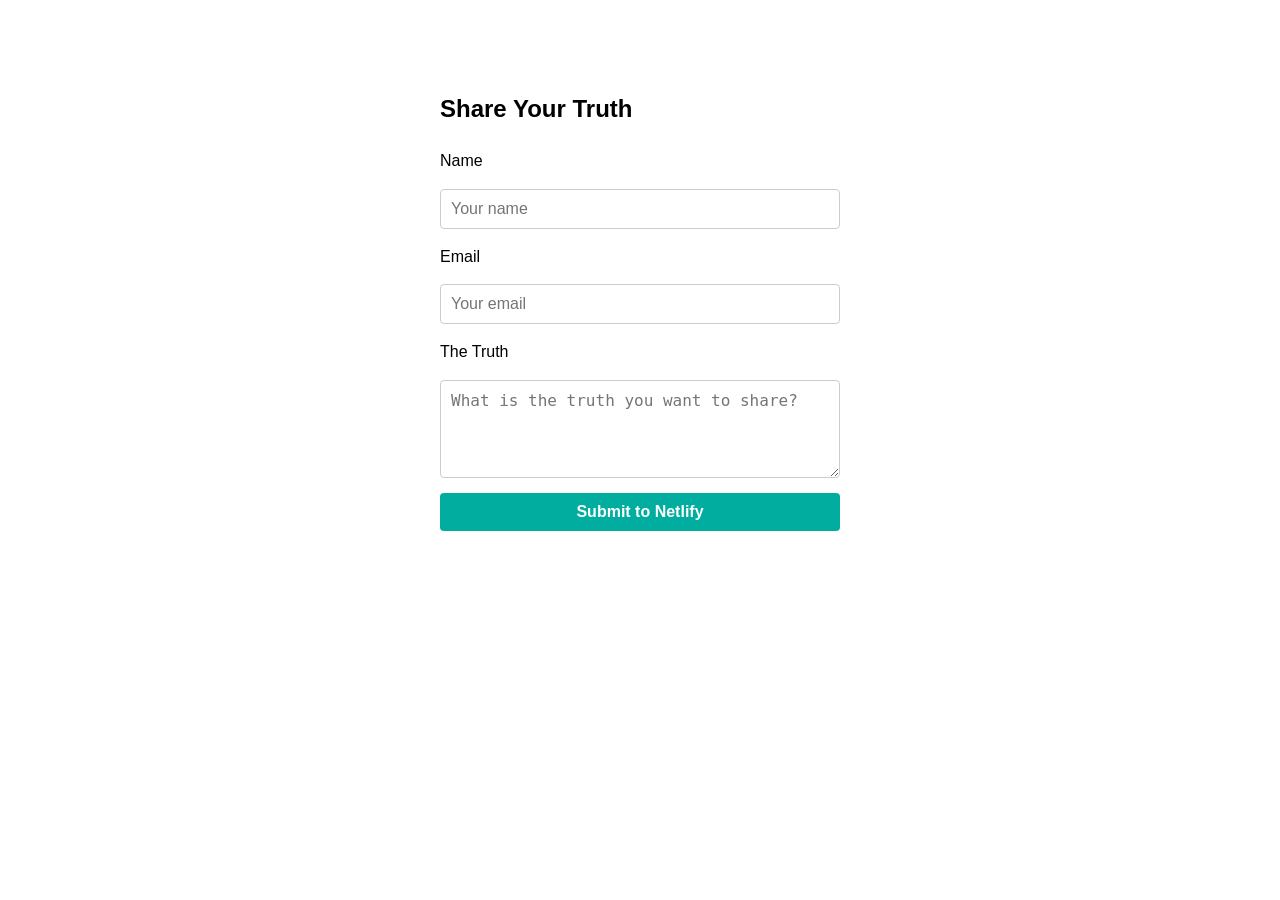
==== index.html @ 9adb4727 "Initial commit with index.html" ====
<!DOCTYPE html>
<html lang="en">
<head>
  <meta charset="UTF-8">
  <meta name="viewport" content="width=device-width, initial-scale=1.0">
  <title>Simple Netlify Form</title>
  <style>
    body { font-family: sans-serif; max-width: 400px; margin: 50px auto; padding: 20px; line-height: 1.6; }
    form { display: flex; flex-direction: column; gap: 15px; }
    input, textarea, button { padding: 10px; font-size: 1rem; border: 1px solid #ccc; border-radius: 4px; }
    button { background: #00ad9f; color: white; border: none; cursor: pointer; font-weight: bold; }
    button:hover { background: #008c81; }
  </style>
</head>
<body>

  <h2>Share Your Truth</h2>
  
  <form name="truth-form" method="POST" data-netlify="true">
    <label for="name">Name</label>
    <input type="text" id="name" name="name" required placeholder="Your name">

    <label for="email">Email</label>
    <input type="email" id="email" name="email" required placeholder="Your email">

    <label for="truth">The Truth</label>
    <textarea id="truth" name="truth" rows="4" required placeholder="What is the truth you want to share?"></textarea>

    <button type="submit">Submit to Netlify</button>
  </form>

</body>
</html>
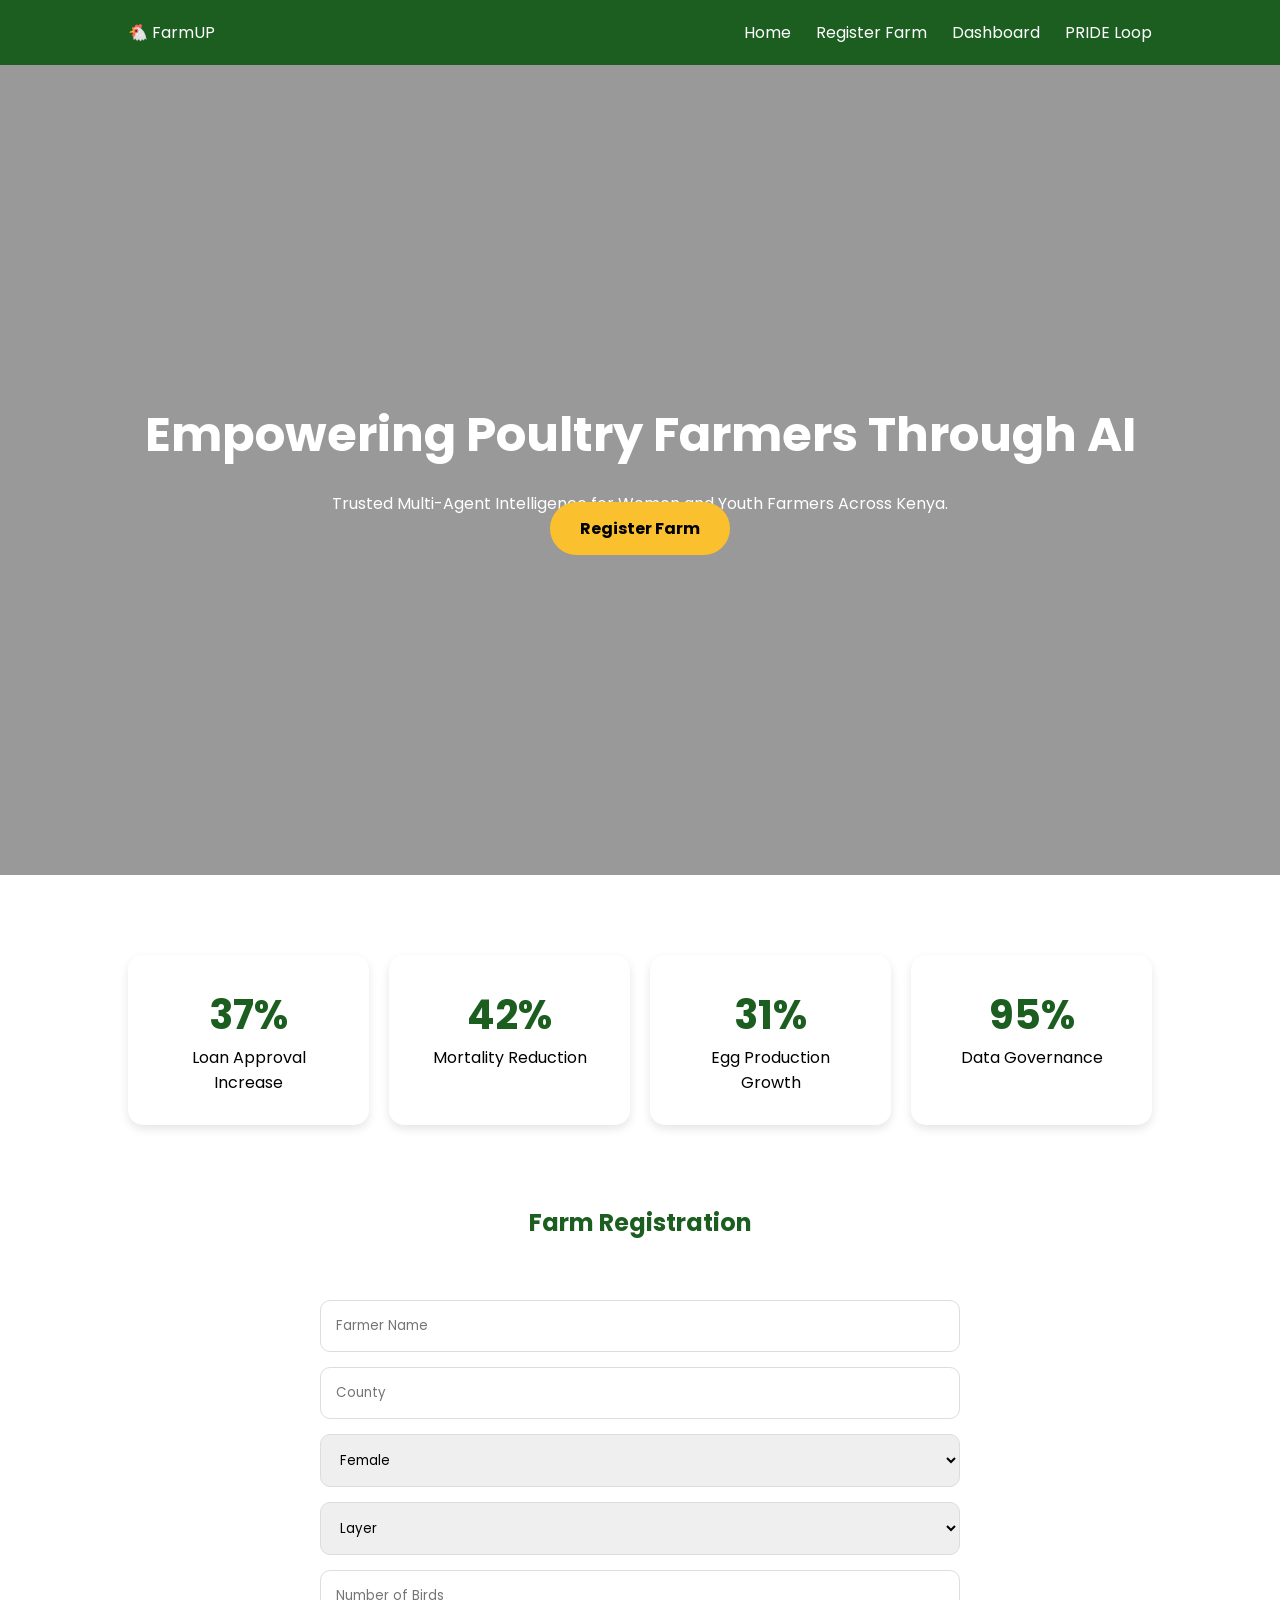
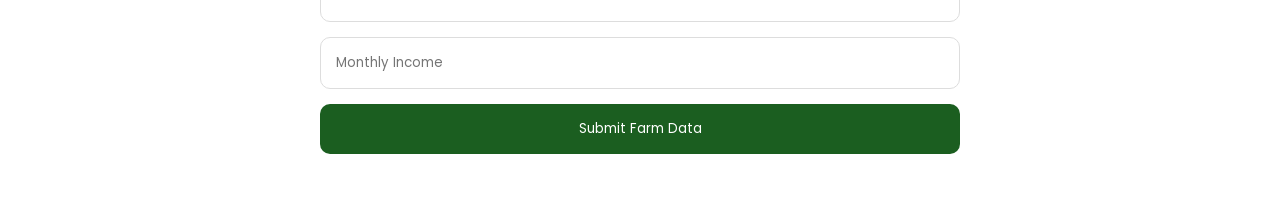
==== commit 5d4ced8e: "UI update" ====
--- a/index.html
+++ b/index.html
@@ -1,33 +1,134 @@
 <!DOCTYPE html>
 <html lang="en">
 <head>
-  <meta charset="UTF-8">
-  <meta name="viewport" content="width=device-width, initial-scale=1.0">
-  <title>Simple Netlify Form</title>
-  <style>
-    body { font-family: sans-serif; max-width: 400px; margin: 50px auto; padding: 20px; line-height: 1.6; }
-    form { display: flex; flex-direction: column; gap: 15px; }
-    input, textarea, button { padding: 10px; font-size: 1rem; border: 1px solid #ccc; border-radius: 4px; }
-    button { background: #00ad9f; color: white; border: none; cursor: pointer; font-weight: bold; }
-    button:hover { background: #008c81; }
-  </style>
+<meta charset="UTF-8">
+<meta name="viewport" content="width=device-width, initial-scale=1.0">
+
+<title>FarmUP AI</title>
+
+<link rel="stylesheet" href="style.css">
+
+<link rel="preconnect" href="https://fonts.googleapis.com">
+<link href="https://fonts.googleapis.com/css2?family=Poppins:wght@300;400;500;600;700&display=swap" rel="stylesheet">
+
 </head>
+
 <body>
 
-  <h2>Share Your Truth</h2>
-  
-  <form name="truth-form" method="POST" data-netlify="true">
-    <label for="name">Name</label>
-    <input type="text" id="name" name="name" required placeholder="Your name">
+<nav>
 
-    <label for="email">Email</label>
-    <input type="email" id="email" name="email" required placeholder="Your email">
+<div class="logo">
+🐔 FarmUP
+</div>
 
-    <label for="truth">The Truth</label>
-    <textarea id="truth" name="truth" rows="4" required placeholder="What is the truth you want to share?"></textarea>
+<ul>
+<li><a href="#home">Home</a></li>
+<li><a href="#register">Register Farm</a></li>
+<li><a href="pages/dashboard.html">Dashboard</a></li>
+<li><a href="pages/governance.html">PRIDE Loop</a></li>
+</ul>
 
-    <button type="submit">Submit to Netlify</button>
-  </form>
+</nav>
+
+<section class="hero" id="home">
+
+<div class="hero-content">
+
+<h1>Empowering Poultry Farmers Through AI</h1>
+
+<p>
+Trusted Multi-Agent Intelligence for Women and Youth Farmers Across Kenya.
+</p>
+
+<a href="#register" class="btn">Register Farm</a>
+
+</div>
+
+</section>
+
+<section class="stats">
+
+<div class="card">
+<h2>37%</h2>
+<p>Loan Approval Increase</p>
+</div>
+
+<div class="card">
+<h2>42%</h2>
+<p>Mortality Reduction</p>
+</div>
+
+<div class="card">
+<h2>31%</h2>
+<p>Egg Production Growth</p>
+</div>
+
+<div class="card">
+<h2>95%</h2>
+<p>Data Governance</p>
+</div>
+
+</section>
+
+<section id="register">
+
+<h2 class="section-title">Farm Registration</h2>
+
+<form id="farmForm">
+
+<input
+type="text"
+id="name"
+placeholder="Farmer Name"
+required
+>
+
+<input
+type="text"
+id="county"
+placeholder="County"
+required
+>
+
+<select id="gender">
+
+<option>Female</option>
+<option>Male</option>
+
+</select>
+
+<select id="birdType">
+
+<option>Layer</option>
+<option>Kienyeji</option>
+
+</select>
+
+<input
+type="number"
+id="birds"
+placeholder="Number of Birds"
+required
+>
+
+<input
+type="number"
+id="income"
+placeholder="Monthly Income"
+required
+>
+
+<button type="submit">
+Submit Farm Data
+</button>
+
+</form>
+
+<div id="success"></div>
+
+</section>
+
+<script src="app.js"></script>
 
 </body>
 </html>
--- a/style.css
+++ b/style.css
@@ -0,0 +1,145 @@
+:root{
+--dark-green:#1B5E20;
+--light-green:#81C784;
+--yellow:#FBC02D;
+--white:#ffffff;
+--gray:#f4f4f4;
+}
+
+*{
+margin:0;
+padding:0;
+box-sizing:border-box;
+font-family:'Poppins',sans-serif;
+}
+
+body{
+background:white;
+}
+
+nav{
+background:var(--dark-green);
+color:white;
+display:flex;
+justify-content:space-between;
+padding:20px 10%;
+align-items:center;
+}
+
+nav ul{
+display:flex;
+list-style:none;
+gap:25px;
+}
+
+nav a{
+color:white;
+text-decoration:none;
+}
+
+.hero{
+height:90vh;
+
+background:
+linear-gradient(
+rgba(0,0,0,.4),
+rgba(0,0,0,.4)
+),
+url('https://images.unsplash.com/photo-1548767797-d8c844163c4c');
+
+background-size:cover;
+background-position:center;
+
+display:flex;
+justify-content:center;
+align-items:center;
+text-align:center;
+}
+
+.hero-content{
+color:white;
+}
+
+.hero h1{
+font-size:3rem;
+margin-bottom:20px;
+}
+
+.btn{
+background:var(--yellow);
+padding:15px 30px;
+border-radius:30px;
+text-decoration:none;
+color:black;
+font-weight:bold;
+}
+
+.stats{
+padding:80px 10%;
+
+display:grid;
+grid-template-columns:
+repeat(auto-fit,minmax(220px,1fr));
+
+gap:20px;
+}
+
+.card{
+background:white;
+padding:30px;
+text-align:center;
+
+border-radius:15px;
+
+box-shadow:
+0 4px 10px rgba(0,0,0,.1);
+}
+
+.card h2{
+color:var(--dark-green);
+font-size:2.5rem;
+}
+
+.section-title{
+text-align:center;
+margin-bottom:30px;
+color:var(--dark-green);
+}
+
+form{
+max-width:700px;
+margin:auto;
+
+display:flex;
+flex-direction:column;
+gap:15px;
+
+padding:30px;
+}
+
+input,
+select{
+padding:15px;
+border:1px solid #ddd;
+border-radius:10px;
+}
+
+button{
+padding:15px;
+background:var(--dark-green);
+color:white;
+border:none;
+border-radius:10px;
+cursor:pointer;
+}
+
+button:hover{
+background:var(--light-green);
+}
+
+#success{
+text-align:center;
+margin-top:20px;
+font-weight:bold;
+color:green;
+}
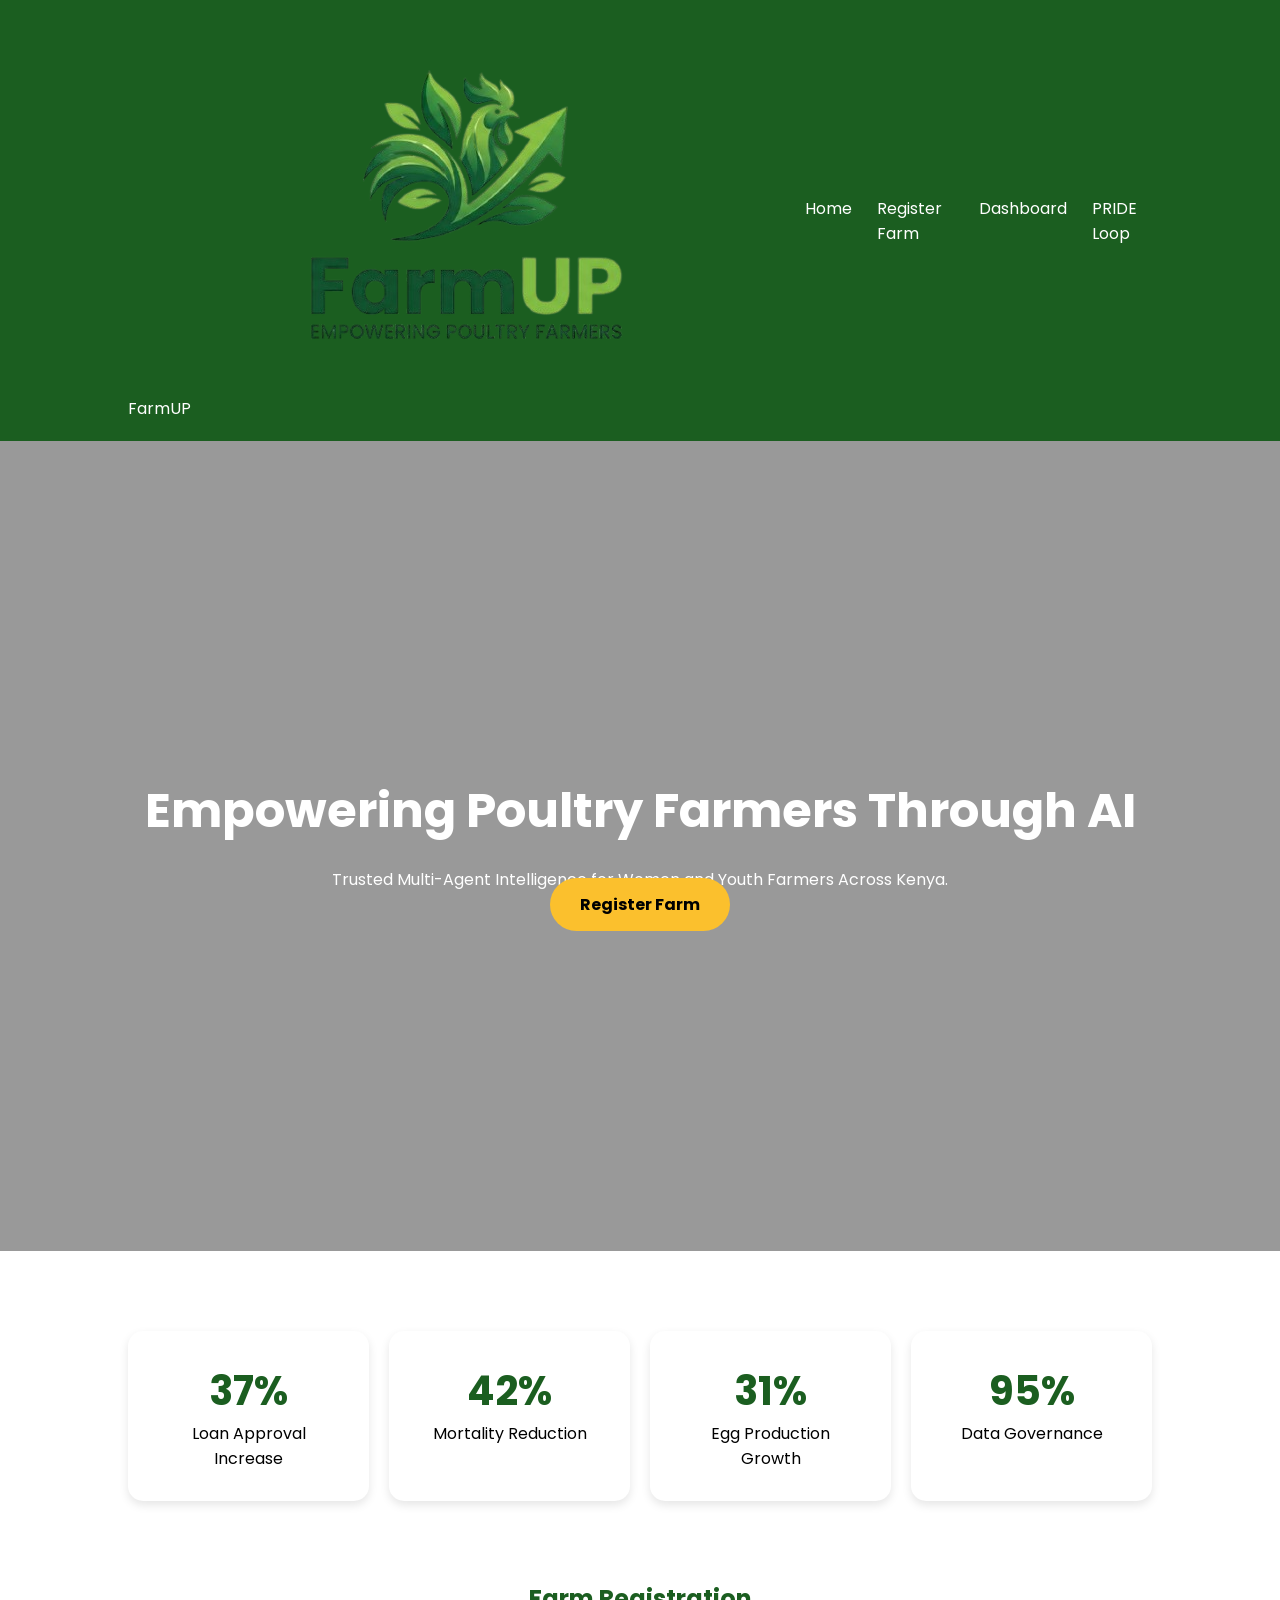
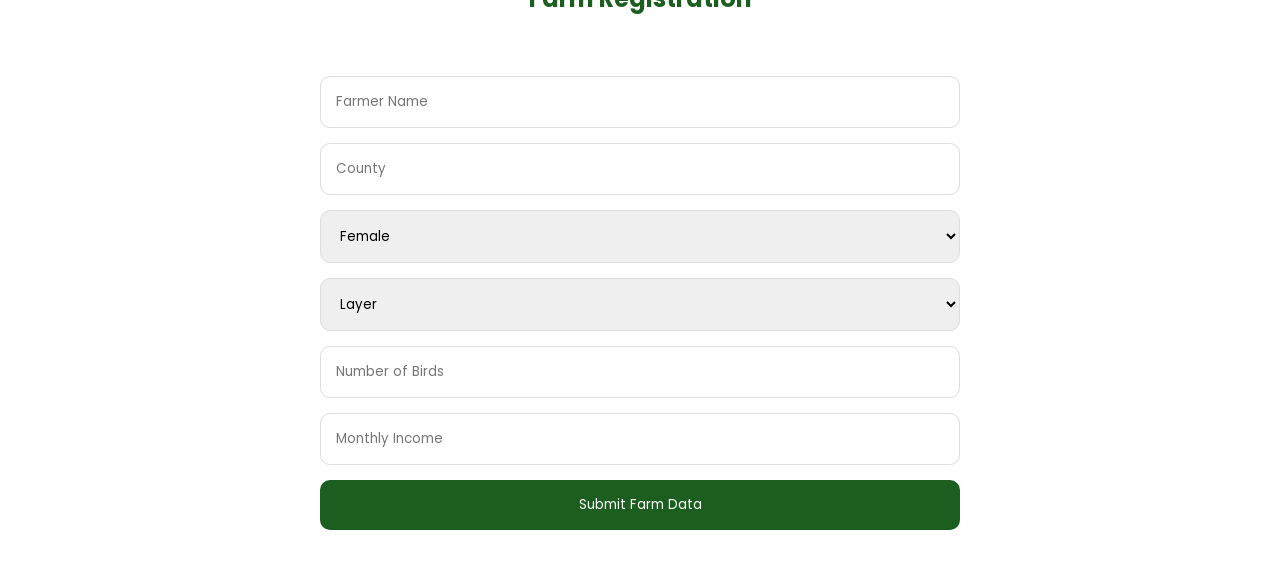
==== commit 8a4f06ed: "UI update" ====
--- a/index.html
+++ b/index.html
@@ -17,8 +17,8 @@
 
 <nav>
 
-<div class="logo">
-🐔 FarmUP
+<div class="logo"> <img src="/assets/logo.png">
+ FarmUP
 </div>
 
 <ul>
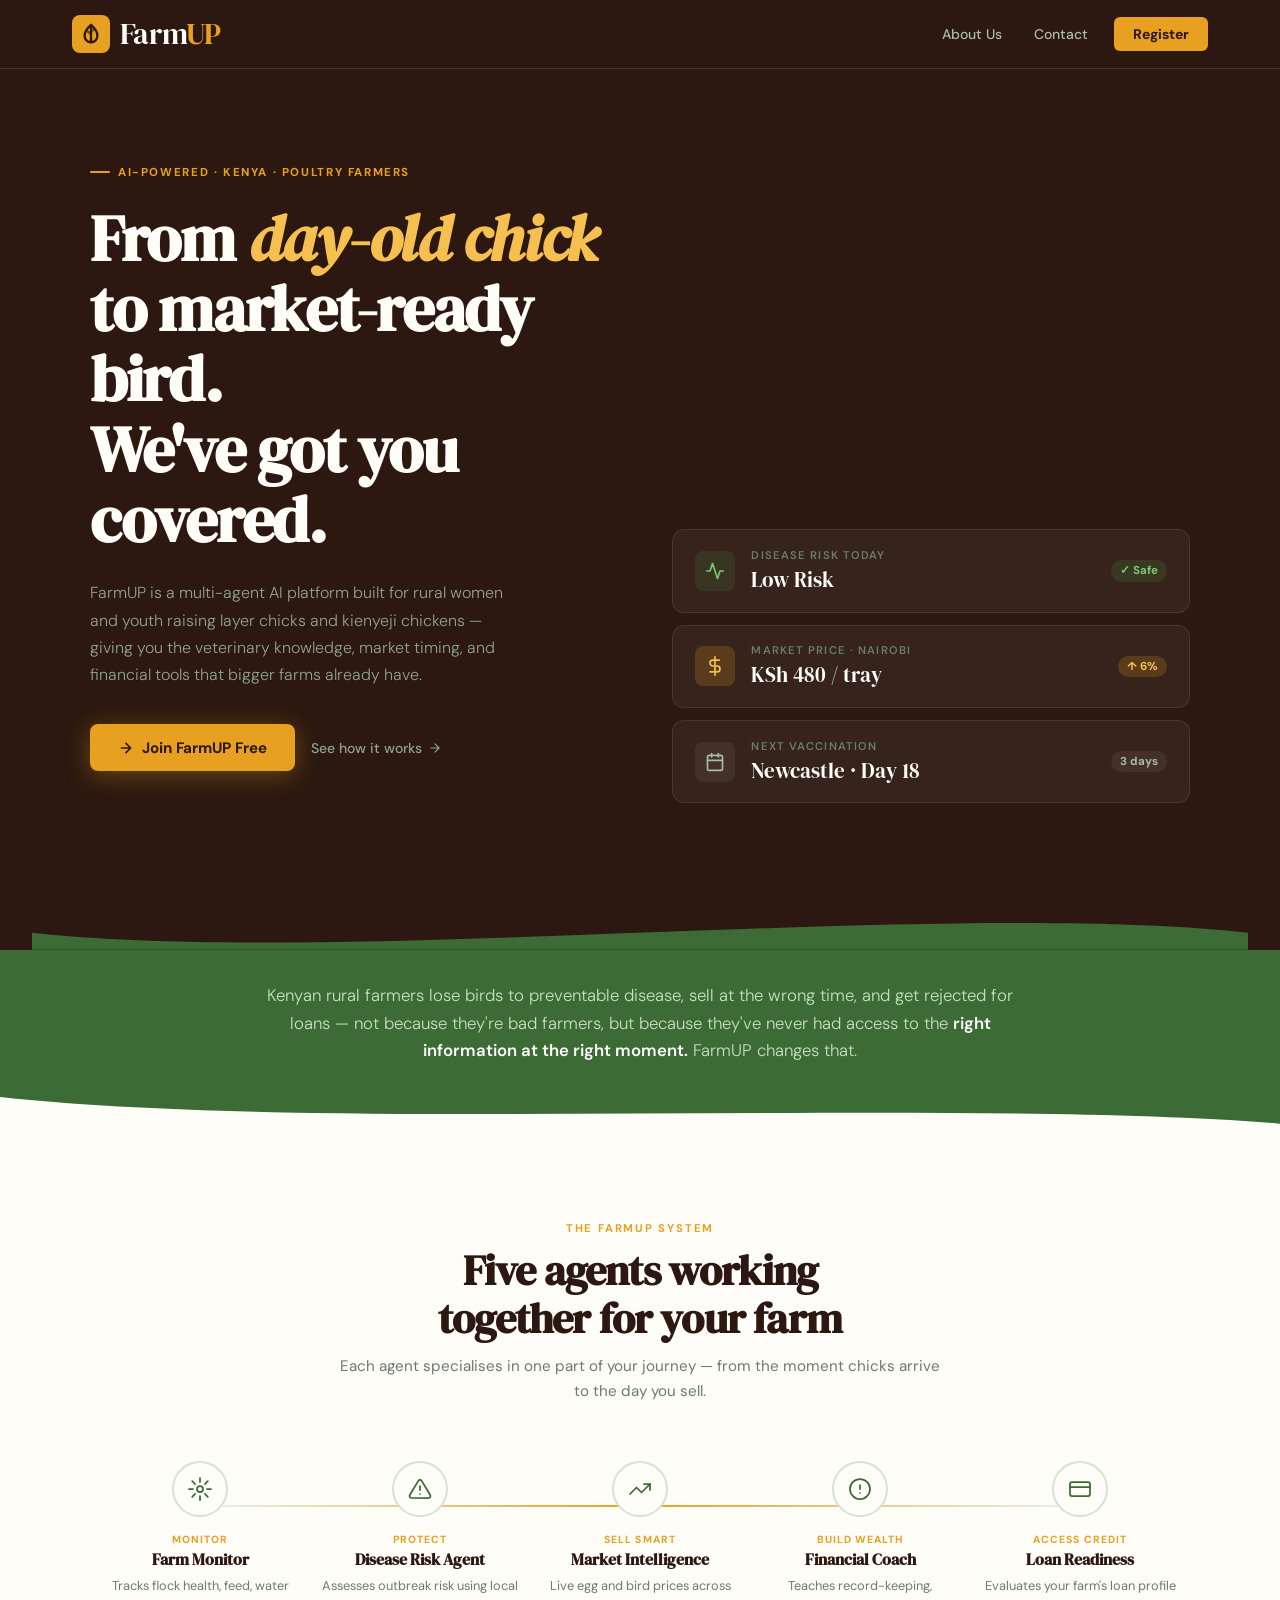
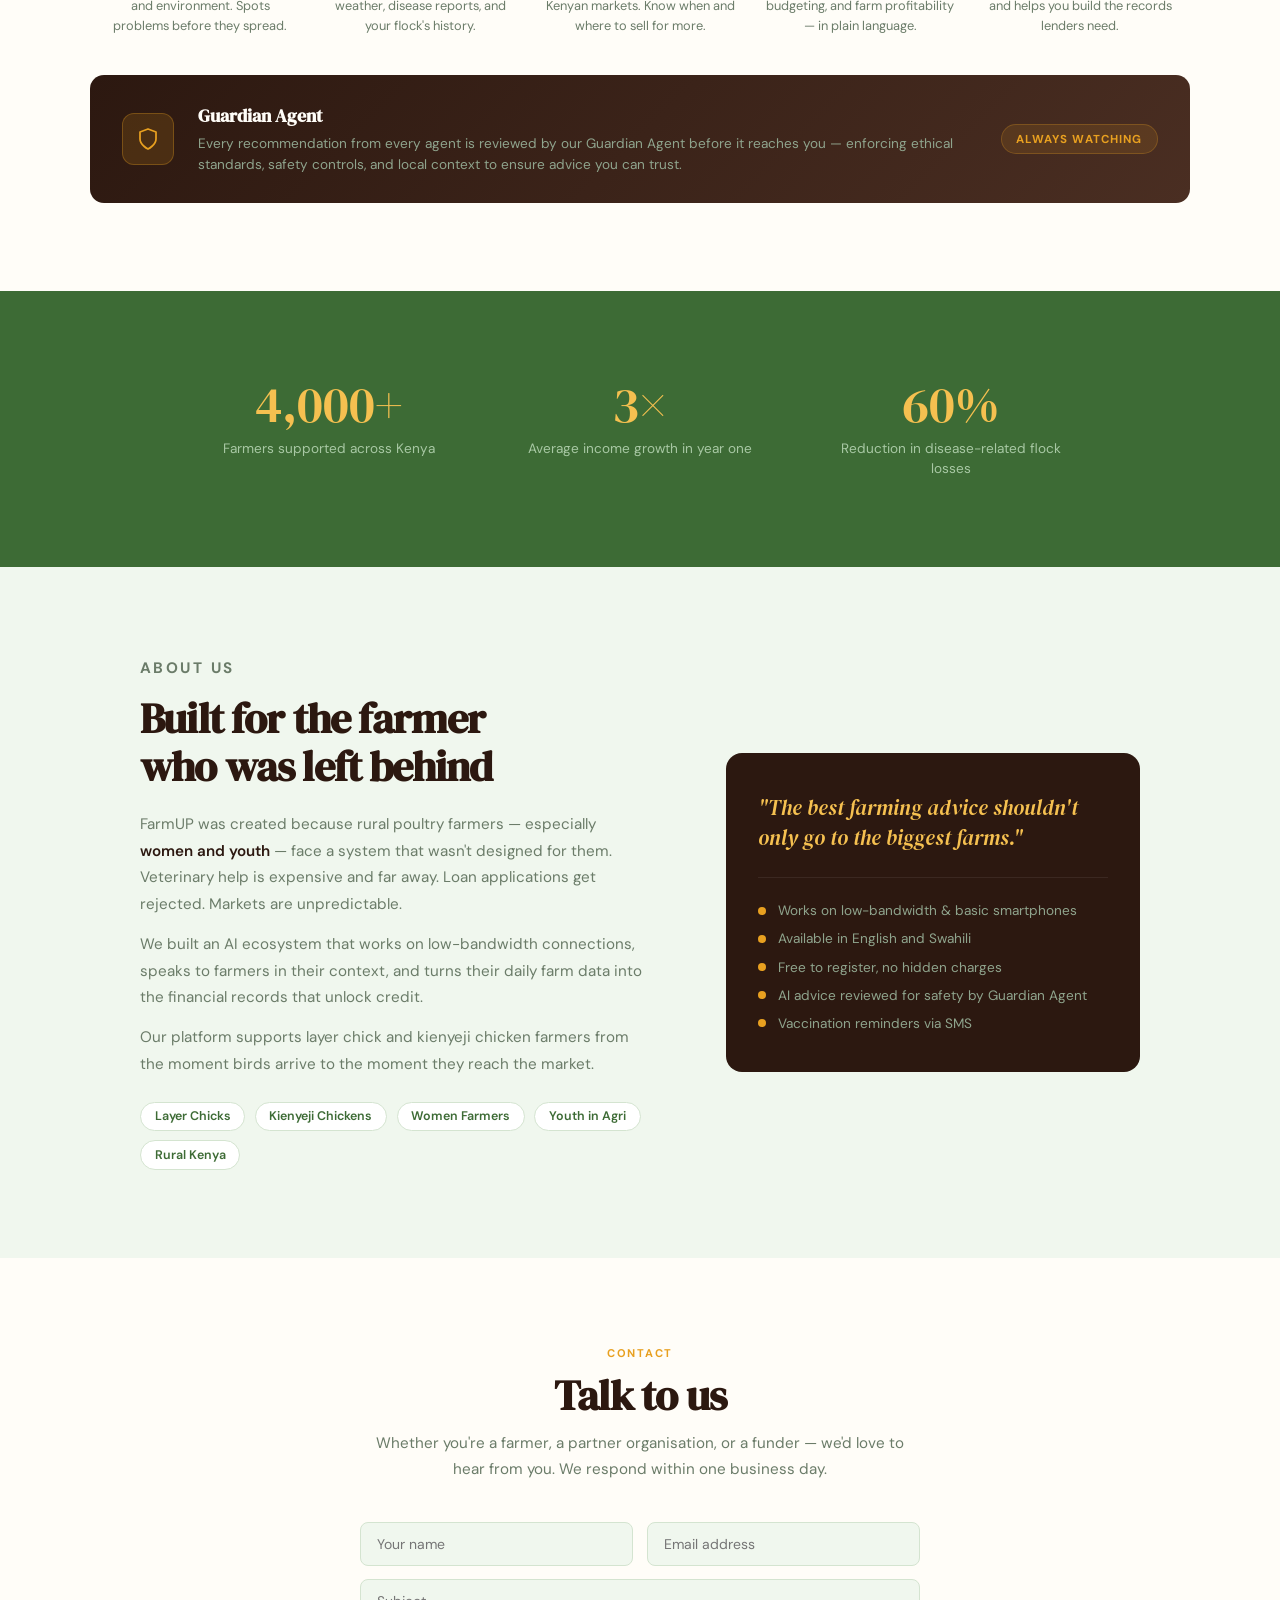
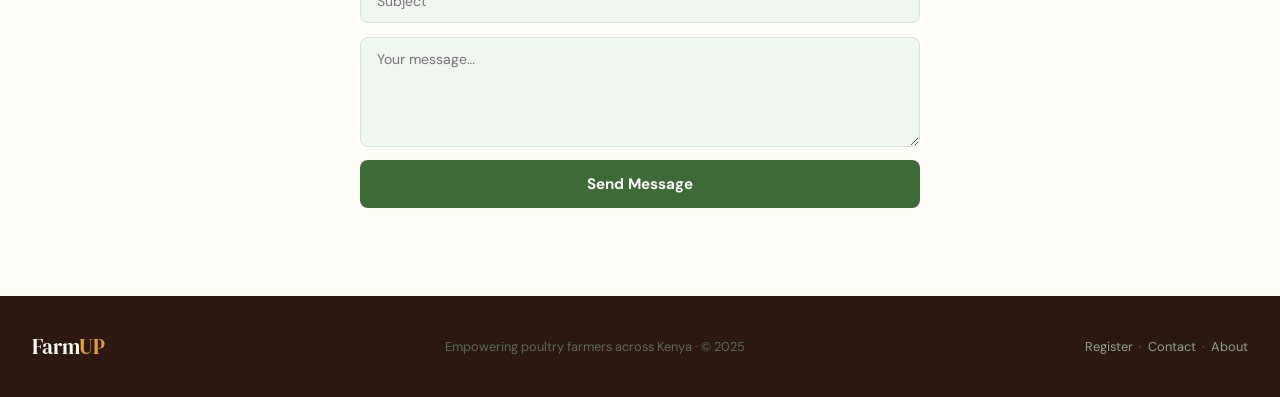
==== commit e758f9c6: "UI update" ====
--- a/index.html
+++ b/index.html
@@ -1,134 +1,917 @@
 <!DOCTYPE html>
 <html lang="en">
 <head>
-<meta charset="UTF-8">
-<meta name="viewport" content="width=device-width, initial-scale=1.0">
-
-<title>FarmUP AI</title>
-
-<link rel="stylesheet" href="style.css">
-
-<link rel="preconnect" href="https://fonts.googleapis.com">
-<link href="https://fonts.googleapis.com/css2?family=Poppins:wght@300;400;500;600;700&display=swap" rel="stylesheet">
-
+  <meta charset="UTF-8">
+  <meta name="viewport" content="width=device-width, initial-scale=1.0">
+  <title>FarmUP – From Day-Old Chick to Market</title>
+  <link href="https://fonts.googleapis.com/css2?family=DM+Serif+Display:ital@0;1&family=DM+Sans:wght@300;400;500;600;700&display=swap" rel="stylesheet">
+  <style>
+    *, *::before, *::after { box-sizing: border-box; margin: 0; padding: 0; }
+
+    :root {
+      --soil:        #2C1810;
+      --soil-mid:    #4A2E22;
+      --green:       #3D6B35;
+      --green-light: #5A9050;
+      --green-pale:  #E6F0E4;
+      --gold:        #E8A020;
+      --gold-light:  #F5C050;
+      --sky:         #F0F7EE;
+      --warm-white:  #FFFDF8;
+      --muted:       #6B7C69;
+      --border:      #D4E4D0;
+    }
+
+    html { scroll-behavior: smooth; }
+
+    body {
+      font-family: 'DM Sans', sans-serif;
+      background: var(--warm-white);
+      color: var(--soil);
+    }
+
+    /* ─── HEADER ─── */
+    header {
+      position: sticky;
+      top: 0;
+      z-index: 200;
+      background: var(--soil);
+      border-bottom: 1px solid var(--soil-mid);
+    }
+
+    .header-inner {
+      max-width: 1200px;
+      margin: 0 auto;
+      padding: 0 2rem;
+      height: 68px;
+      display: flex;
+      align-items: center;
+      justify-content: space-between;
+    }
+
+    .logo {
+      display: flex;
+      align-items: center;
+      gap: 0.6rem;
+      text-decoration: none;
+    }
+
+    .logo-mark {
+      width: 38px; height: 38px;
+      background: var(--gold);
+      border-radius: 8px;
+      display: flex; align-items: center; justify-content: center;
+      flex-shrink: 0;
+    }
+
+    .logo-name {
+      font-family: 'DM Serif Display', serif;
+      font-size: 1.85rem;
+      color: var(--warm-white);
+      letter-spacing: -0.01em;
+      line-height: 1;
+    }
+
+    .logo-name b { color: var(--gold); font-weight: 400; }
+
+    nav { display: flex; align-items: center; gap: 0.2rem; }
+
+    nav a {
+      font-size: 0.875rem;
+      font-weight: 500;
+      color: #A8BCA6;
+      text-decoration: none;
+      padding: 0.5rem 0.9rem;
+      border-radius: 6px;
+      transition: color 0.18s, background 0.18s;
+    }
+
+    nav a:hover { color: var(--warm-white); background: rgba(255,255,255,0.07); }
+
+    .btn-register {
+      background: var(--gold) !important;
+      color: var(--soil) !important;
+      font-weight: 700 !important;
+      padding: 0.5rem 1.2rem !important;
+      margin-left: 0.5rem;
+      border-radius: 6px;
+      transition: background 0.18s, transform 0.15s !important;
+    }
+
+    .btn-register:hover {
+      background: var(--gold-light) !important;
+      transform: translateY(-1px);
+    }
+
+    /* ─── HERO ─── */
+    .hero {
+      background: var(--soil);
+      padding: 5.5rem 2rem 0;
+      overflow: hidden;
+      position: relative;
+    }
+
+    .hero-grid {
+      max-width: 1100px;
+      margin: 0 auto;
+      display: grid;
+      grid-template-columns: 1fr 1fr;
+      gap: 4rem;
+      align-items: end;
+    }
+
+    .hero-left { padding-bottom: 5rem; }
+
+    .hero-tag {
+      display: inline-flex;
+      align-items: center;
+      gap: 0.5rem;
+      font-size: 0.72rem;
+      font-weight: 700;
+      letter-spacing: 0.14em;
+      text-transform: uppercase;
+      color: var(--gold);
+      margin-bottom: 1.5rem;
+    }
+
+    .hero-tag::before {
+      content: '';
+      display: block;
+      width: 20px; height: 2px;
+      background: var(--gold);
+      border-radius: 2px;
+    }
+
+    .hero h1 {
+      font-family: 'DM Serif Display', serif;
+      font-size: clamp(2.4rem, 5.5vw, 4rem);
+      color: var(--warm-white);
+      line-height: 1.1;
+      letter-spacing: -0.02em;
+      margin-bottom: 1.5rem;
+    }
+
+    .hero h1 i {
+      font-style: italic;
+      color: var(--gold-light);
+    }
+
+    .hero-desc {
+      font-size: 1rem;
+      color: #8FA48D;
+      line-height: 1.7;
+      max-width: 420px;
+      margin-bottom: 2.25rem;
+      font-weight: 300;
+    }
+
+    .hero-actions { display: flex; align-items: center; gap: 1rem; flex-wrap: wrap; }
+
+    .cta-primary {
+      display: inline-flex;
+      align-items: center;
+      gap: 0.5rem;
+      background: var(--gold);
+      color: var(--soil);
+      font-weight: 700;
+      font-size: 0.95rem;
+      padding: 0.85rem 1.75rem;
+      border-radius: 8px;
+      text-decoration: none;
+      transition: background 0.18s, transform 0.15s;
+      box-shadow: 0 4px 24px rgba(232,160,32,0.35);
+    }
+
+    .cta-primary:hover { background: var(--gold-light); transform: translateY(-2px); }
+
+    .cta-secondary {
+      font-size: 0.875rem;
+      color: #8FA48D;
+      text-decoration: none;
+      font-weight: 500;
+      display: flex; align-items: center; gap: 0.35rem;
+      transition: color 0.18s;
+    }
+
+    .cta-secondary:hover { color: var(--warm-white); }
+
+    /* Hero right: visual card stack */
+    .hero-visual {
+      display: flex;
+      flex-direction: column;
+      gap: 0.75rem;
+      padding-bottom: 3rem;
+    }
+
+    .hero-stat-card {
+      background: rgba(255,255,255,0.05);
+      border: 1px solid rgba(255,255,255,0.09);
+      border-radius: 12px;
+      padding: 1.1rem 1.4rem;
+      display: flex;
+      align-items: center;
+      gap: 1rem;
+      backdrop-filter: blur(4px);
+      animation: slideIn 0.6s ease both;
+    }
+
+    .hero-stat-card:nth-child(2) { animation-delay: 0.1s; }
+    .hero-stat-card:nth-child(3) { animation-delay: 0.2s; }
+
+    @keyframes slideIn {
+      from { opacity: 0; transform: translateX(20px); }
+      to   { opacity: 1; transform: translateX(0); }
+    }
+
+    .hsc-icon {
+      width: 40px; height: 40px;
+      border-radius: 8px;
+      display: flex; align-items: center; justify-content: center;
+      flex-shrink: 0;
+    }
+
+    .hsc-body { flex: 1; }
+
+    .hsc-label {
+      font-size: 0.7rem;
+      color: #6B7C69;
+      text-transform: uppercase;
+      letter-spacing: 0.1em;
+      font-weight: 600;
+      margin-bottom: 0.2rem;
+    }
+
+    .hsc-value {
+      font-family: 'DM Serif Display', serif;
+      font-size: 1.3rem;
+      color: var(--warm-white);
+    }
+
+    .hsc-badge {
+      font-size: 0.72rem;
+      font-weight: 700;
+      padding: 0.2rem 0.55rem;
+      border-radius: 999px;
+      background: rgba(61,107,53,0.3);
+      color: #7DC870;
+    }
+
+    /* ─── WAVE DIVIDER ─── */
+    .wave {
+      display: block;
+      width: 100%;
+      background: var(--soil);
+      line-height: 0;
+    }
+
+    /* ─── PROBLEM STRIP ─── */
+    .problem-strip {
+      background: var(--green);
+      padding: 2rem;
+      text-align: center;
+    }
+
+    .problem-strip p {
+      max-width: 780px;
+      margin: 0 auto;
+      font-size: 1.05rem;
+      color: #C8E0C4;
+      line-height: 1.65;
+      font-weight: 300;
+    }
+
+    .problem-strip strong { color: #fff; font-weight: 600; }
+
+    /* ─── AGENTS PIPELINE ─── */
+    .pipeline-section {
+      padding: 5.5rem 2rem;
+      background: var(--warm-white);
+    }
+
+    .section-header {
+      text-align: center;
+      max-width: 600px;
+      margin: 0 auto 3.5rem;
+    }
+
+    .eyebrow {
+      font-size: 0.7rem;
+      font-weight: 700;
+      letter-spacing: 0.16em;
+      text-transform: uppercase;
+      color: var(--gold);
+      margin-bottom: 0.75rem;
+    }
+
+    .section-title {
+      font-family: 'DM Serif Display', serif;
+      font-size: clamp(1.8rem, 4vw, 2.6rem);
+      color: var(--soil);
+      line-height: 1.15;
+      letter-spacing: -0.02em;
+    }
+
+    .section-sub {
+      margin-top: 0.75rem;
+      font-size: 0.95rem;
+      color: var(--muted);
+      line-height: 1.65;
+    }
+
+    /* Pipeline: horizontal connected agents */
+    .pipeline {
+      max-width: 1100px;
+      margin: 0 auto;
+      display: grid;
+      grid-template-columns: repeat(5, 1fr);
+      position: relative;
+    }
+
+    /* connector line behind cards */
+    .pipeline::before {
+      content: '';
+      position: absolute;
+      top: 44px;
+      left: calc(10% + 20px);
+      right: calc(10% + 20px);
+      height: 2px;
+      background: linear-gradient(to right, var(--green-pale), var(--gold), var(--green-pale));
+      z-index: 0;
+    }
+
+    .agent-card {
+      position: relative;
+      z-index: 1;
+      display: flex;
+      flex-direction: column;
+      align-items: center;
+      text-align: center;
+      padding: 0 0.75rem;
+    }
+
+    .agent-icon-wrap {
+      width: 56px; height: 56px;
+      border-radius: 50%;
+      background: var(--warm-white);
+      border: 2px solid var(--border);
+      display: flex; align-items: center; justify-content: center;
+      margin-bottom: 1rem;
+      transition: border-color 0.2s, box-shadow 0.2s;
+      flex-shrink: 0;
+    }
+
+    .agent-card:hover .agent-icon-wrap {
+      border-color: var(--gold);
+      box-shadow: 0 0 0 4px rgba(232,160,32,0.12);
+    }
+
+    .agent-step {
+      font-size: 0.65rem;
+      font-weight: 700;
+      letter-spacing: 0.1em;
+      text-transform: uppercase;
+      color: var(--gold);
+      margin-bottom: 0.3rem;
+    }
+
+    .agent-name {
+      font-family: 'DM Serif Display', serif;
+      font-size: 1rem;
+      color: var(--soil);
+      margin-bottom: 0.4rem;
+      line-height: 1.2;
+    }
+
+    .agent-desc {
+      font-size: 0.8rem;
+      color: var(--muted);
+      line-height: 1.55;
+    }
+
+    /* Guardian agent */
+    .guardian-wrap {
+      max-width: 1100px;
+      margin: 2.5rem auto 0;
+      background: linear-gradient(135deg, var(--soil) 0%, var(--soil-mid) 100%);
+      border-radius: 14px;
+      padding: 1.75rem 2rem;
+      display: flex;
+      align-items: center;
+      gap: 1.5rem;
+    }
+
+    .guardian-icon {
+      width: 52px; height: 52px;
+      background: rgba(232,160,32,0.15);
+      border: 1.5px solid rgba(232,160,32,0.3);
+      border-radius: 12px;
+      display: flex; align-items: center; justify-content: center;
+      flex-shrink: 0;
+    }
+
+    .guardian-body h3 {
+      font-family: 'DM Serif Display', serif;
+      font-size: 1.15rem;
+      color: var(--warm-white);
+      margin-bottom: 0.3rem;
+    }
+
+    .guardian-body p {
+      font-size: 0.85rem;
+      color: #8FA48D;
+      line-height: 1.55;
+    }
+
+    .guardian-tag {
+      margin-left: auto;
+      font-size: 0.72rem;
+      font-weight: 700;
+      letter-spacing: 0.1em;
+      text-transform: uppercase;
+      color: var(--gold);
+      background: rgba(232,160,32,0.12);
+      border: 1px solid rgba(232,160,32,0.25);
+      padding: 0.4rem 0.9rem;
+      border-radius: 999px;
+      white-space: nowrap;
+      flex-shrink: 0;
+    }
+
+    /* ─── STATS ─── */
+    .stats-section {
+      background: var(--green);
+      padding: 4rem 2rem;
+    }
+
+    .stats-grid {
+      max-width: 900px;
+      margin: 0 auto;
+      display: grid;
+      grid-template-columns: repeat(3, 1fr);
+      gap: 2rem;
+      text-align: center;
+    }
+
+    .stat-item { padding: 1.5rem; }
+
+    .stat-num {
+      font-family: 'DM Serif Display', serif;
+      font-size: clamp(2.2rem, 5vw, 3.2rem);
+      color: var(--gold-light);
+      line-height: 1;
+      margin-bottom: 0.5rem;
+    }
+
+    .stat-label {
+      font-size: 0.85rem;
+      color: #A8C8A4;
+      line-height: 1.5;
+    }
+
+    /* ─── ABOUT ─── */
+    .about-section {
+      padding: 5.5rem 2rem;
+      background: var(--sky);
+    }
+
+    .about-inner {
+      max-width: 1000px;
+      margin: 0 auto;
+      display: grid;
+      grid-template-columns: 1.1fr 0.9fr;
+      gap: 5rem;
+      align-items: center;
+    }
+
+    .about-copy .section-title { text-align: left; margin-bottom: 1.25rem; }
+
+    .about-copy p {
+      font-size: 0.95rem;
+      color: var(--muted);
+      line-height: 1.75;
+      margin-bottom: 0.85rem;
+    }
+
+    .about-copy p strong { color: var(--soil); font-weight: 600; }
+
+    .about-badges {
+      display: flex;
+      flex-wrap: wrap;
+      gap: 0.6rem;
+      margin-top: 1.5rem;
+    }
+
+    .badge {
+      font-size: 0.78rem;
+      font-weight: 600;
+      padding: 0.35rem 0.85rem;
+      border-radius: 999px;
+      border: 1.5px solid var(--border);
+      color: var(--green);
+      background: #fff;
+    }
+
+    .about-image-block {
+      background: var(--soil);
+      border-radius: 16px;
+      padding: 2.5rem 2rem;
+      display: flex;
+      flex-direction: column;
+      gap: 0;
+    }
+
+    .about-quote {
+      font-family: 'DM Serif Display', serif;
+      font-size: 1.3rem;
+      font-style: italic;
+      color: var(--gold-light);
+      line-height: 1.45;
+      margin-bottom: 1.5rem;
+      padding-bottom: 1.5rem;
+      border-bottom: 1px solid rgba(255,255,255,0.07);
+    }
+
+    .about-who {
+      display: flex;
+      flex-direction: column;
+      gap: 0.7rem;
+    }
+
+    .who-item {
+      display: flex;
+      align-items: center;
+      gap: 0.75rem;
+      font-size: 0.85rem;
+      color: #8FA48D;
+    }
+
+    .who-dot {
+      width: 8px; height: 8px;
+      border-radius: 50%;
+      background: var(--gold);
+      flex-shrink: 0;
+    }
+
+    /* ─── CONTACT ─── */
+    .contact-section {
+      padding: 5.5rem 2rem;
+      background: var(--warm-white);
+    }
+
+    .contact-inner {
+      max-width: 560px;
+      margin: 0 auto;
+      text-align: center;
+    }
+
+    .contact-inner .section-title { margin-bottom: 0.75rem; }
+
+    .contact-sub {
+      font-size: 0.95rem;
+      color: var(--muted);
+      line-height: 1.65;
+      margin-bottom: 2.5rem;
+    }
+
+    .contact-form {
+      display: flex;
+      flex-direction: column;
+      gap: 0.85rem;
+      text-align: left;
+    }
+
+    .form-row { display: grid; grid-template-columns: 1fr 1fr; gap: 0.85rem; }
+
+    .contact-form input,
+    .contact-form textarea {
+      width: 100%;
+      background: var(--sky);
+      border: 1.5px solid var(--border);
+      border-radius: 8px;
+      padding: 0.75rem 1rem;
+      font-family: 'DM Sans', sans-serif;
+      font-size: 0.875rem;
+      color: var(--soil);
+      outline: none;
+      transition: border-color 0.18s, background 0.18s;
+    }
+
+    .contact-form input:focus,
+    .contact-form textarea:focus {
+      border-color: var(--green-light);
+      background: #fff;
+    }
+
+    .contact-form textarea { min-height: 110px; resize: vertical; }
+
+    .contact-form button {
+      background: var(--green);
+      color: #fff;
+      font-family: 'DM Sans', sans-serif;
+      font-weight: 700;
+      font-size: 0.95rem;
+      padding: 0.85rem;
+      border: none;
+      border-radius: 8px;
+      cursor: pointer;
+      transition: background 0.18s, transform 0.15s;
+    }
+
+    .contact-form button:hover {
+      background: var(--green-light);
+      transform: translateY(-1px);
+    }
+
+    /* ─── FOOTER ─── */
+    footer {
+      background: var(--soil);
+      padding: 2.25rem 2rem;
+      display: flex;
+      align-items: center;
+      justify-content: space-between;
+      flex-wrap: wrap;
+      gap: 1rem;
+    }
+
+    .footer-brand {
+      font-family: 'DM Serif Display', serif;
+      font-size: 1.3rem;
+      color: var(--warm-white);
+    }
+
+    .footer-brand b { color: var(--gold); font-weight: 400; }
+
+    footer p {
+      font-size: 0.8rem;
+      color: #5A6A58;
+    }
+
+    footer a { color: #8FA48D; text-decoration: none; }
+    footer a:hover { color: var(--gold); }
+
+    /* ─── RESPONSIVE ─── */
+    @media (max-width: 900px) {
+      .hero-grid { grid-template-columns: 1fr; }
+      .hero-visual { display: none; }
+      .pipeline { grid-template-columns: repeat(3, 1fr); row-gap: 2.5rem; }
+      .pipeline::before { display: none; }
+      .about-inner { grid-template-columns: 1fr; gap: 2.5rem; }
+      .stats-grid { grid-template-columns: 1fr; }
+    }
+
+    @media (max-width: 600px) {
+      .pipeline { grid-template-columns: 1fr 1fr; }
+      .form-row { grid-template-columns: 1fr; }
+      nav a:not(.btn-register) { display: none; }
+      .guardian-tag { display: none; }
+      footer { flex-direction: column; text-align: center; }
+    }
+  </style>
 </head>
-
 <body>
 
-<nav>
-
-<div class="logo"> <img src="/assets/logo.png">
- FarmUP
+<!-- ══════════════ HEADER ══════════════ -->
+<header>
+  <div class="header-inner">
+    <a href="#" class="logo">
+      <div class="logo-mark">
+        <svg width="22" height="22" viewBox="0 0 24 24" fill="none" stroke="#2C1810" stroke-width="2.5" stroke-linecap="round" stroke-linejoin="round">
+          <path d="M12 2C12 2 5 8 5 14a7 7 0 0 0 14 0C19 8 12 2 12 2Z"/>
+          <line x1="12" y1="2" x2="12" y2="21"/>
+          <path d="M12 12 L8 9" opacity="0.6"/>
+          <path d="M12 9 L16 7" opacity="0.6"/>
+        </svg>
+      </div>
+      <span class="logo-name">Farm<b>UP</b></span>
+    </a>
+    <nav>
+      <a href="#about">About Us</a>
+      <a href="#contact">Contact</a>
+      <a href="register.html" class="btn-register">Register</a>
+    </nav>
+  </div>
+</header>
+
+<!-- ══════════════ HERO ══════════════ -->
+<section class="hero">
+  <div class="hero-grid">
+    <div class="hero-left">
+      <div class="hero-tag">AI-powered · Kenya · Poultry Farmers</div>
+      <h1>
+        From <i>day-old chick</i><br>
+        to market-ready bird.<br>
+        We've got you covered.
+      </h1>
+      <p class="hero-desc">
+        FarmUP is a multi-agent AI platform built for rural women and youth
+        raising layer chicks and kienyeji chickens — giving you the veterinary
+        knowledge, market timing, and financial tools that bigger farms already have.
+      </p>
+      <div class="hero-actions">
+        <a href="register.html" class="cta-primary">
+          <svg width="16" height="16" viewBox="0 0 24 24" fill="none" stroke="currentColor" stroke-width="2.5" stroke-linecap="round" stroke-linejoin="round"><path d="M5 12h14M12 5l7 7-7 7"/></svg>
+          Join FarmUP Free
+        </a>
+        <a href="#pipeline" class="cta-secondary">
+          See how it works
+          <svg width="14" height="14" viewBox="0 0 24 24" fill="none" stroke="currentColor" stroke-width="2" stroke-linecap="round" stroke-linejoin="round"><path d="M5 12h14M12 5l7 7-7 7"/></svg>
+        </a>
+      </div>
+    </div>
+
+    <div class="hero-visual">
+      <div class="hero-stat-card">
+        <div class="hsc-icon" style="background: rgba(61,107,53,0.25);">
+          <svg width="20" height="20" viewBox="0 0 24 24" fill="none" stroke="#7DC870" stroke-width="2" stroke-linecap="round" stroke-linejoin="round"><path d="M22 12h-4l-3 9L9 3l-3 9H2"/></svg>
+        </div>
+        <div class="hsc-body">
+          <div class="hsc-label">Disease Risk Today</div>
+          <div class="hsc-value">Low Risk</div>
+        </div>
+        <div class="hsc-badge">✓ Safe</div>
+      </div>
+
+      <div class="hero-stat-card">
+        <div class="hsc-icon" style="background: rgba(232,160,32,0.2);">
+          <svg width="20" height="20" viewBox="0 0 24 24" fill="none" stroke="#F5C050" stroke-width="2" stroke-linecap="round" stroke-linejoin="round"><line x1="12" y1="1" x2="12" y2="23"/><path d="M17 5H9.5a3.5 3.5 0 0 0 0 7h5a3.5 3.5 0 0 1 0 7H6"/></svg>
+        </div>
+        <div class="hsc-body">
+          <div class="hsc-label">Market Price · Nairobi</div>
+          <div class="hsc-value">KSh 480 / tray</div>
+        </div>
+        <div class="hsc-badge" style="background:rgba(232,160,32,0.2);color:#F5C050;">↑ 6%</div>
+      </div>
+
+      <div class="hero-stat-card">
+        <div class="hsc-icon" style="background: rgba(255,255,255,0.06);">
+          <svg width="20" height="20" viewBox="0 0 24 24" fill="none" stroke="#A8BCA6" stroke-width="2" stroke-linecap="round" stroke-linejoin="round"><rect x="3" y="4" width="18" height="18" rx="2"/><line x1="16" y1="2" x2="16" y2="6"/><line x1="8" y1="2" x2="8" y2="6"/><line x1="3" y1="10" x2="21" y2="10"/></svg>
+        </div>
+        <div class="hsc-body">
+          <div class="hsc-label">Next Vaccination</div>
+          <div class="hsc-value">Newcastle · Day 18</div>
+        </div>
+        <div class="hsc-badge" style="background:rgba(255,255,255,0.06);color:#A8BCA6;">3 days</div>
+      </div>
+    </div>
+  </div>
+
+  <!-- wave bottom -->
+  <svg viewBox="0 0 1440 60" xmlns="http://www.w3.org/2000/svg" style="display:block;width:100%;margin-top:3rem;" preserveAspectRatio="none">
+    <path d="M0,40 C360,80 1080,0 1440,40 L1440,60 L0,60 Z" fill="#3D6B35"/>
+  </svg>
+</section>
+
+<!-- ══════════════ PROBLEM STRIP ══════════════ -->
+<div class="problem-strip">
+  <p>
+    Kenyan rural farmers lose birds to preventable disease, sell at the wrong time, and get rejected for loans — not because they're bad farmers, but because they've never had access to the <strong>right information at the right moment.</strong> FarmUP changes that.
+  </p>
 </div>
-
-<ul>
-<li><a href="#home">Home</a></li>
-<li><a href="#register">Register Farm</a></li>
-<li><a href="pages/dashboard.html">Dashboard</a></li>
-<li><a href="pages/governance.html">PRIDE Loop</a></li>
-</ul>
-
-</nav>
-
-<section class="hero" id="home">
-
-<div class="hero-content">
-
-<h1>Empowering Poultry Farmers Through AI</h1>
-
-<p>
-Trusted Multi-Agent Intelligence for Women and Youth Farmers Across Kenya.
-</p>
-
-<a href="#register" class="btn">Register Farm</a>
-
-</div>
-
+<svg viewBox="0 0 1440 40" xmlns="http://www.w3.org/2000/svg" style="display:block;width:100%;background:var(--warm-white);" preserveAspectRatio="none">
+  <path d="M0,0 C360,40 1080,0 1440,30 L1440,0 Z" fill="#3D6B35"/>
+</svg>
+
+<!-- ══════════════ AGENT PIPELINE ══════════════ -->
+<section class="pipeline-section" id="pipeline">
+  <div class="section-header">
+    <p class="eyebrow">The FarmUP System</p>
+    <h2 class="section-title">Five agents working<br>together for your farm</h2>
+    <p class="section-sub">Each agent specialises in one part of your journey — from the moment chicks arrive to the day you sell.</p>
+  </div>
+
+  <div class="pipeline">
+    <div class="agent-card">
+      <div class="agent-icon-wrap">
+        <svg width="24" height="24" viewBox="0 0 24 24" fill="none" stroke="#3D6B35" stroke-width="1.75" stroke-linecap="round" stroke-linejoin="round"><circle cx="12" cy="12" r="3"/><path d="M12 1v4M12 19v4M4.22 4.22l2.83 2.83M16.95 16.95l2.83 2.83M1 12h4M19 12h4M4.22 19.78l2.83-2.83M16.95 7.05l2.83-2.83"/></svg>
+      </div>
+      <p class="agent-step">Monitor</p>
+      <h3 class="agent-name">Farm Monitor</h3>
+      <p class="agent-desc">Tracks flock health, feed, water and environment. Spots problems before they spread.</p>
+    </div>
+
+    <div class="agent-card">
+      <div class="agent-icon-wrap">
+        <svg width="24" height="24" viewBox="0 0 24 24" fill="none" stroke="#3D6B35" stroke-width="1.75" stroke-linecap="round" stroke-linejoin="round"><path d="M10.29 3.86L1.82 18a2 2 0 0 0 1.71 3h16.94a2 2 0 0 0 1.71-3L13.71 3.86a2 2 0 0 0-3.42 0z"/><line x1="12" y1="9" x2="12" y2="13"/><line x1="12" y1="17" x2="12.01" y2="17"/></svg>
+      </div>
+      <p class="agent-step">Protect</p>
+      <h3 class="agent-name">Disease Risk Agent</h3>
+      <p class="agent-desc">Assesses outbreak risk using local weather, disease reports, and your flock's history.</p>
+    </div>
+
+    <div class="agent-card">
+      <div class="agent-icon-wrap">
+        <svg width="24" height="24" viewBox="0 0 24 24" fill="none" stroke="#3D6B35" stroke-width="1.75" stroke-linecap="round" stroke-linejoin="round"><polyline points="22 7 13.5 15.5 8.5 10.5 2 17"/><polyline points="16 7 22 7 22 13"/></svg>
+      </div>
+      <p class="agent-step">Sell Smart</p>
+      <h3 class="agent-name">Market Intelligence</h3>
+      <p class="agent-desc">Live egg and bird prices across Kenyan markets. Know when and where to sell for more.</p>
+    </div>
+
+    <div class="agent-card">
+      <div class="agent-icon-wrap">
+        <svg width="24" height="24" viewBox="0 0 24 24" fill="none" stroke="#3D6B35" stroke-width="1.75" stroke-linecap="round" stroke-linejoin="round"><circle cx="12" cy="12" r="10"/><line x1="12" y1="8" x2="12" y2="12"/><line x1="12" y1="16" x2="12.01" y2="16"/></svg>
+      </div>
+      <p class="agent-step">Build Wealth</p>
+      <h3 class="agent-name">Financial Coach</h3>
+      <p class="agent-desc">Teaches record-keeping, budgeting, and farm profitability — in plain language.</p>
+    </div>
+
+    <div class="agent-card">
+      <div class="agent-icon-wrap">
+        <svg width="24" height="24" viewBox="0 0 24 24" fill="none" stroke="#3D6B35" stroke-width="1.75" stroke-linecap="round" stroke-linejoin="round"><rect x="2" y="5" width="20" height="14" rx="2"/><line x1="2" y1="10" x2="22" y2="10"/></svg>
+      </div>
+      <p class="agent-step">Access Credit</p>
+      <h3 class="agent-name">Loan Readiness</h3>
+      <p class="agent-desc">Evaluates your farm's loan profile and helps you build the records lenders need.</p>
+    </div>
+  </div>
+
+  <!-- Guardian Agent -->
+  <div class="guardian-wrap">
+    <div class="guardian-icon">
+      <svg width="24" height="24" viewBox="0 0 24 24" fill="none" stroke="#E8A020" stroke-width="1.75" stroke-linecap="round" stroke-linejoin="round"><path d="M12 22s8-4 8-10V5l-8-3-8 3v7c0 6 8 10 8 10z"/></svg>
+    </div>
+    <div class="guardian-body">
+      <h3>Guardian Agent</h3>
+      <p>Every recommendation from every agent is reviewed by our Guardian Agent before it reaches you — enforcing ethical standards, safety controls, and local context to ensure advice you can trust.</p>
+    </div>
+    <div class="guardian-tag">Always watching</div>
+  </div>
 </section>
 
-<section class="stats">
-
-<div class="card">
-<h2>37%</h2>
-<p>Loan Approval Increase</p>
-</div>
-
-<div class="card">
-<h2>42%</h2>
-<p>Mortality Reduction</p>
-</div>
-
-<div class="card">
-<h2>31%</h2>
-<p>Egg Production Growth</p>
-</div>
-
-<div class="card">
-<h2>95%</h2>
-<p>Data Governance</p>
-</div>
-
+<!-- ══════════════ STATS ══════════════ -->
+<section class="stats-section">
+  <div class="stats-grid">
+    <div class="stat-item">
+      <div class="stat-num">4,000+</div>
+      <div class="stat-label">Farmers supported across Kenya</div>
+    </div>
+    <div class="stat-item">
+      <div class="stat-num">3×</div>
+      <div class="stat-label">Average income growth in year one</div>
+    </div>
+    <div class="stat-item">
+      <div class="stat-num">60%</div>
+      <div class="stat-label">Reduction in disease-related flock losses</div>
+    </div>
+  </div>
 </section>
 
-<section id="register">
-
-<h2 class="section-title">Farm Registration</h2>
-
-<form id="farmForm">
-
-<input
-type="text"
-id="name"
-placeholder="Farmer Name"
-required
->
-
-<input
-type="text"
-id="county"
-placeholder="County"
-required
->
-
-<select id="gender">
-
-<option>Female</option>
-<option>Male</option>
-
-</select>
-
-<select id="birdType">
-
-<option>Layer</option>
-<option>Kienyeji</option>
-
-</select>
-
-<input
-type="number"
-id="birds"
-placeholder="Number of Birds"
-required
->
-
-<input
-type="number"
-id="income"
-placeholder="Monthly Income"
-required
->
-
-<button type="submit">
-Submit Farm Data
-</button>
-
-</form>
-
-<div id="success"></div>
-
+<!-- ══════════════ ABOUT ══════════════ -->
+<section class="about-section" id="about">
+  <div class="about-inner">
+    <div class="about-copy">
+      <p class="eyebrow">About Us</p>
+      <h2 class="section-title">Built for the farmer<br>who was left behind</h2>
+      <p>FarmUP was created because rural poultry farmers — especially <strong>women and youth</strong> — face a system that wasn't designed for them. Veterinary help is expensive and far away. Loan applications get rejected. Markets are unpredictable.</p>
+      <p>We built an AI ecosystem that works on low-bandwidth connections, speaks to farmers in their context, and turns their daily farm data into the financial records that unlock credit.</p>
+      <p>Our platform supports layer chick and kienyeji chicken farmers from the moment birds arrive to the moment they reach the market.</p>
+      <div class="about-badges">
+        <span class="badge">Layer Chicks</span>
+        <span class="badge">Kienyeji Chickens</span>
+        <span class="badge">Women Farmers</span>
+        <span class="badge">Youth in Agri</span>
+        <span class="badge">Rural Kenya</span>
+      </div>
+    </div>
+
+    <div class="about-image-block">
+      <p class="about-quote">"The best farming advice shouldn't only go to the biggest farms."</p>
+      <div class="about-who">
+        <div class="who-item"><div class="who-dot"></div><span>Works on low-bandwidth & basic smartphones</span></div>
+        <div class="who-item"><div class="who-dot"></div><span>Available in English and Swahili</span></div>
+        <div class="who-item"><div class="who-dot"></div><span>Free to register, no hidden charges</span></div>
+        <div class="who-item"><div class="who-dot"></div><span>AI advice reviewed for safety by Guardian Agent</span></div>
+        <div class="who-item"><div class="who-dot"></div><span>Vaccination reminders via SMS</span></div>
+      </div>
+    </div>
+  </div>
 </section>
 
-<script src="app.js"></script>
+<!-- ══════════════ CONTACT ══════════════ -->
+<section class="contact-section" id="contact">
+  <div class="contact-inner">
+    <p class="eyebrow">Contact</p>
+    <h2 class="section-title">Talk to us</h2>
+    <p class="contact-sub">Whether you're a farmer, a partner organisation, or a funder — we'd love to hear from you. We respond within one business day.</p>
+    <div class="contact-form">
+      <div class="form-row">
+        <input type="text" placeholder="Your name" autocomplete="name">
+        <input type="email" placeholder="Email address" autocomplete="email">
+      </div>
+      <input type="text" placeholder="Subject">
+      <textarea placeholder="Your message…"></textarea>
+      <button type="button">Send Message</button>
+    </div>
+  </div>
+</section>
+
+<!-- ══════════════ FOOTER ══════════════ -->
+<footer>
+  <span class="footer-brand">Farm<b>UP</b></span>
+  <p>Empowering poultry farmers across Kenya · © 2025</p>
+  <p><a href="register.html">Register</a> &nbsp;·&nbsp; <a href="#contact">Contact</a> &nbsp;·&nbsp; <a href="#about">About</a></p>
+</footer>
 
 </body>
 </html>
